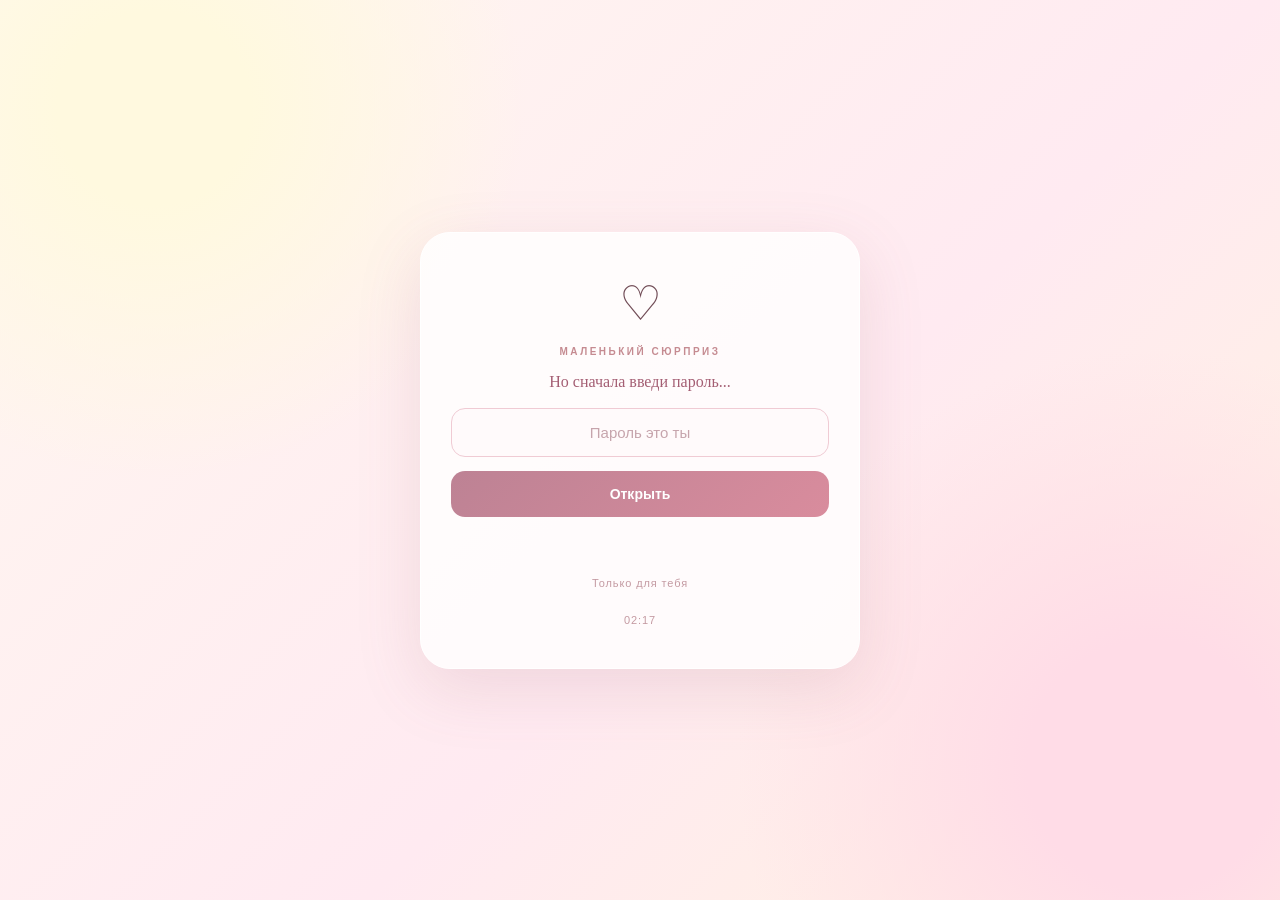
==== index.html @ 9ccfd554 "Add files via upload" ====
<!DOCTYPE html>

<html lang="ru">

<head>

<meta charset="UTF-8">

<meta name="viewport" content="width=device-width, initial-scale=1">

<meta name="theme-color" content="#fff0f3">

<title>02:17</title>

<link rel="stylesheet" href="home.css">

</head>

<body>

<div class="hearts" aria-hidden="true">

    <span>♡</span>

    <span>♥</span>

    <span>♡</span>

    <span>♥</span>

    <span>♡</span>

</div>

<main class="card">

    <div class="sun">♡</div>

    <div class="kicker">маленький сюрприз</div>




    <p class="question">

        Но сначала введи пароль...

    </p>

    <form id="passwordForm">

        <input type="password"
               id="password"
               placeholder="Пароль это ты"
               autocomplete="off"
               required>

        <button type="submit">

            Открыть

        </button>

    </form>

    <p id="message" class="message"></p>

    <div class="bottom-text">

        Только для тебя

    </div>

    <div class="bottom-text">

        02:17

    </div>

</main>

<script>

const correctPassword = "20.01.2010";

const form = document.getElementById("passwordForm");

const input = document.getElementById("password");

const message = document.getElementById("message");

form.addEventListener("submit", function(event) {

    event.preventDefault();

    if (input.value.trim() === correctPassword) {

        message.textContent = "Правильно! Для тебя открыто кое-что особенное ♥";

        message.className = "message success";

        setTimeout(() => {

            window.location.href = "letter.html";

        }, 900);

    } else {

        message.textContent = "Кажется, пароль немного не тот. Попробуй ещё раз ";

        message.className = "message error";

        input.value = "";

        input.focus();

    }

});

</script>

</body>

</html>
---- home.css ----
* {

    box-sizing: border-box;

}

body {

    margin: 0;

    min-height: 100vh;

    display: flex;

    align-items: center;

    justify-content: center;

    padding: 20px;

    background:

        radial-gradient(circle at 12% 12%, #fff9df 0 7%, transparent 27%),

        radial-gradient(circle at 90% 85%, #ffdce7 0 9%, transparent 30%),

        linear-gradient(135deg, #fff8f0, #ffeaf1 58%, #fff2df);

    color: #704b55;

    font-family: Georgia, "Times New Roman", serif;

}

.card {

    position: relative;

    width: min(440px, 100%);

    padding: 42px 30px;

    text-align: center;

    background: rgba(255,255,255,.82);

    border: 1px solid white;

    border-radius: 30px;

    box-shadow: 0 20px 65px rgba(153,91,108,.15);

    animation: appear 1s ease;

    z-index: 2;

}

.sun {

    font-size: 48px;

    animation: float 3s ease-in-out infinite;

}

.kicker {

    margin: 15px 0 10px;

    color: #c58b91;

    font: 700 10px Arial, sans-serif;

    letter-spacing: .25em;

    text-transform: uppercase;

}

h1 {

    margin: 0;

    color: #a45e73;

    font-size: clamp(30px, 8vw, 39px);

    font-weight: 500;

}

.subtitle {

    margin: 17px 0 22px;

    color: #906a73;

    font-size: 15px;

    line-height: 1.7;

}

.divider {

    color: #d98c9d;

    font-size: 23px;

    margin: 20px 0;

}

.question {

    color: #a45e73;

    font-size: 16px;

    margin-bottom: 17px;

}

input {

    width: 100%;

    padding: 15px;

    border: 1px solid #f0cbd4;

    border-radius: 14px;

    outline: none;

    background: #fffafb;

    color: #704b55;

    font-family: Arial, sans-serif;

    font-size: 15px;

    text-align: center;

    transition: .3s;

}

input:focus {

    border-color: #d98c9d;

    box-shadow: 0 0 0 4px rgba(217,140,157,.12);

}

input::placeholder {

    color: #c6a4ac;

}

button {

    width: 100%;

    margin-top: 14px;

    padding: 15px;

    border: none;

    border-radius: 14px;

    background: linear-gradient(135deg, #bd8294, #d98c9d);

    color: white;

    font-size: 14px;

    font-weight: 600;

    cursor: pointer;

    transition: .3s;

}

button:hover {

    transform: translateY(-2px);

    box-shadow: 0 8px 20px rgba(185,111,132,.25);

}

.message {

    min-height: 20px;

    margin: 15px 0 0;

    font-size: 13px;

    line-height: 1.5;

}

.success {

    color: #779b78;

}

.error {

    color: #c46d80;

}

.bottom-text {

    margin-top: 25px;

    color: #c49aa2;

    font: 11px Arial, sans-serif;

    letter-spacing: .08em;

}

/* Плавающие сердечки */

.hearts span {

    position: fixed;

    bottom: -50px;

    color: rgba(217,140,157,.35);

    font-size: 25px;

    animation: hearts 12s linear infinite;

    pointer-events: none;

}

.hearts span:nth-child(1) {

    left: 10%;

    animation-delay: 0s;

}

.hearts span:nth-child(2) {

    left: 30%;

    animation-delay: 4s;

}

.hearts span:nth-child(3) {

    left: 55%;

    animation-delay: 2s;

}

.hearts span:nth-child(4) {

    left: 75%;

    animation-delay: 6s;

}

.hearts span:nth-child(5) {

    left: 90%;

    animation-delay: 8s;

}

@keyframes hearts {

    0% {

        transform: translateY(0) rotate(0);

        opacity: 0;

    }

    20% {

        opacity: 1;

    }

    100% {

        transform: translateY(-110vh) rotate(360deg);

        opacity: 0;

    }

}

@keyframes float {

    0%, 100% {

        transform: translateY(0);

    }

    50% {

        transform: translateY(-9px);

    }

}

@keyframes appear {

    from {

        opacity: 0;

        transform: translateY(20px);

    }

    to {

        opacity: 1;

        transform: translateY(0);

    }

}

@media(max-width: 480px) {

    .card {

        padding: 35px 22px;

    }

}
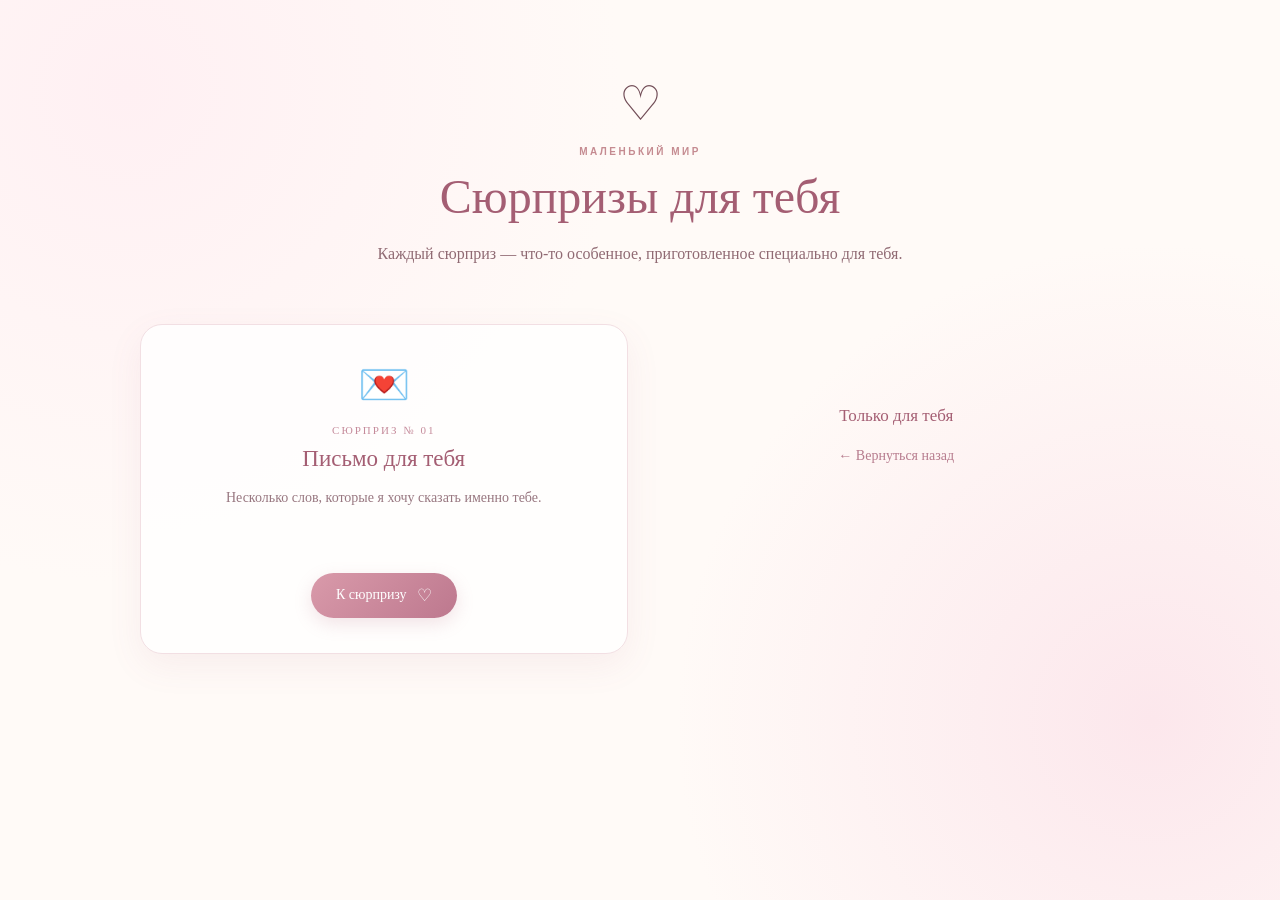
==== commit 154298e3: "Rename indexsurprises.html to index.html" ====
--- a/index.html
+++ b/index.html
@@ -1,125 +1,85 @@
- <!DOCTYPE html>
+<!DOCTYPE html>
 
 <html lang="ru">
 
 <head>
 
-<meta charset="UTF-8">
+    <meta charset="UTF-8">
 
-<meta name="viewport" content="width=device-width, initial-scale=1">
+    <meta name="viewport" content="width=device-width, initial-scale=1.0">
 
-<meta name="theme-color" content="#fff0f3">
+    <title>Сюрпризы для Настёнки </title>
 
-<title>02:17</title>
-
-<link rel="stylesheet" href="home.css">
+    <link rel="stylesheet" href="style.css">
 
 </head>
 
-<body>
+<body class="surprises-page">
 
-<div class="hearts" aria-hidden="true">
+    <div class="surprises-container">
 
-    <span>♡</span>
+        <header class="surprises-header">
 
-    <span>♥</span>
+            <div class="surprises-sun">♡</div>
 
-    <span>♡</span>
+            <div class="kicker">маленький мир</div>
 
-    <span>♥</span>
+            <h1>Сюрпризы для тебя</h1>
 
-    <span>♡</span>
+            <p>
 
-</div>
+                
 
-<main class="card">
+                Каждый сюрприз — что-то особенное,
 
-    <div class="sun">♡</div>
+                приготовленное специально для тебя.
 
-    <div class="kicker">маленький сюрприз</div>
+            </p>
+
+        </header>
+
+        <main class="surprises-grid">
+
+            <!-- Сюрприз 1 -->
+
+            <article class="surprise-card">
+
+                <div class="surprise-icon">💌</div>
+
+                <div class="surprise-number">Сюрприз № 01</div>
+
+                <h2>Письмо для тебя</h2>
+
+                <p>
+
+                    Несколько слов, которые я хочу
+
+                    сказать именно тебе.
+
+                </p>
+
+                <a href="letter.html" class="surprise-button">
+
+                    К сюрпризу <span>♡</span>
+
+                </a>
+
+            </article>
 
 
+        <footer class="surprises-footer">
 
+            <p>Только для тебя</p>
 
-    <p class="question">
+            <a href="index.html" class="back-link">
 
-        Но сначала введи пароль...
+                ← Вернуться назад
 
-    </p>
+            </a>
 
-    <form id="passwordForm">
-
-        <input type="password"
-               id="password"
-               placeholder="Пароль это ты"
-               autocomplete="off"
-               required>
-
-        <button type="submit">
-
-            Открыть
-
-        </button>
-
-    </form>
-
-    <p id="message" class="message"></p>
-
-    <div class="bottom-text">
-
-        Только для тебя
+        </footer>
 
     </div>
-
-    <div class="bottom-text">
-
-        02:17
-
-    </div>
-
-</main>
-
-<script>
-
-const correctPassword = "20.01.2010";
-
-const form = document.getElementById("passwordForm");
-
-const input = document.getElementById("password");
-
-const message = document.getElementById("message");
-
-form.addEventListener("submit", function(event) {
-
-    event.preventDefault();
-
-    if (input.value.trim() === correctPassword) {
-
-        message.textContent = "Правильно! Для тебя открыто кое-что особенное ♥";
-
-        message.className = "message success";
-
-        setTimeout(() => {
-
-            window.location.href = "letter.html";
-
-        }, 900);
-
-    } else {
-
-        message.textContent = "Кажется, пароль немного не тот. Попробуй ещё раз ";
-
-        message.className = "message error";
-
-        input.value = "";
-
-        input.focus();
-
-    }
-
-});
-
-</script>
 
 </body>
 
--- a/style.css
+++ b/style.css
@@ -0,0 +1,825 @@
+:root {
+ --rose: #a45e73;
+ --muted: #906a73;
+ --pink: #d98c9d;
+}
+
+* {
+ box-sizing: border-box;
+}
+
+html {
+ scroll-behavior: smooth;
+}
+
+body {
+ margin: 0;
+ min-height: 100vh;
+ padding: 22px 14px 48px;
+ background:
+  radial-gradient(circle at 12% 12%, #fff9df 0 7%, transparent 27%),
+  radial-gradient(circle at 90% 85%, #ffdce7 0 9%, transparent 30%),
+  linear-gradient(135deg, #fff8f0, #ffeaf1 58%, #fff2df);
+ color: #704b55;
+ font-family: Georgia, "Times New Roman", serif;
+}
+
+.page {
+ width: min(1120px, 100%);
+ margin: auto;
+ text-align: center;
+}
+
+.heading {
+ padding: 8px 0 18px;
+}
+
+.sun {
+ font-size: 40px;
+ display: block;
+ animation: float 3s ease-in-out infinite;
+}
+
+.kicker {
+ font: 700 10px Arial, sans-serif;
+ letter-spacing: .25em;
+ text-transform: uppercase;
+ color: #c58b91;
+ margin: 10px 0;
+}
+
+h1 {
+ font-size: clamp(32px, 6vw, 49px);
+ font-weight: 500;
+ color: var(--rose);
+ margin: 0 0 8px;
+}
+
+.subtitle {
+ font-size: 16px;
+ line-height: 1.55;
+ color: var(--muted);
+ margin: 0 auto;
+ max-width: 560px;
+}
+
+.stage {
+ position: relative;
+ width: 100%;
+ height: clamp(430px, 55vw, 610px);
+ margin: 16px auto 24px;
+ isolation: isolate;
+}
+
+.collage {
+ position: absolute;
+ inset: 0;
+ overflow: hidden;
+ border-radius: 28px;
+ pointer-events: none;
+}
+
+.photo {
+ position: absolute;
+ width: clamp(105px, 16vw, 185px);
+ height: clamp(130px, 19vw, 220px);
+ object-fit: cover;
+ border: 5px solid rgba(255, 255, 255, .96);
+ border-radius: 15px;
+ box-shadow: 0 12px 32px #7f4d5a30;
+ opacity: 0;
+ animation: photoAppear .8s ease forwards;
+ will-change: opacity, transform;
+}
+
+
+.video-frame {
+
+    position: absolute;
+
+    z-index: 10;
+
+    left: 50%;
+
+    top: 50%;
+
+    transform: translate(-50%, -50%);
+
+    width: min(58%, 650px);
+
+    aspect-ratio: 16 / 9;
+
+    background: #30242a;
+
+    border: 7px solid rgba(255,255,255,.97);
+
+    border-radius: 22px;
+
+    box-shadow: 0 22px 60px #75495650;
+
+    overflow: hidden;
+
+}
+
+.video-frame video {
+
+    display: block;
+
+    width: 100%;
+
+    height: 100%;
+
+    object-fit: contain;
+
+    background: #241b20;
+
+}
+
+video {
+ display: block;
+ width: 100%;
+ height: 100%;
+ object-fit: contain;
+ background: #241b20;
+}
+
+.video-placeholder {
+ position: absolute;
+ inset: 0;
+ display: grid;
+ place-items: center;
+ padding: 18px;
+ color: #ffeef2;
+ text-align: center;
+ background: linear-gradient(145deg, #795263, #bd8294);
+}
+
+.video-placeholder strong {
+ display: block;
+ font-size: clamp(18px, 3vw, 27px);
+ font-weight: 500;
+ margin-bottom: 8px;
+}
+
+.video-placeholder span {
+ font: 12px/1.5 Arial, sans-serif;
+ opacity: .9;
+}
+
+
+
+.note {
+ max-width: 720px;
+ margin: 0 auto;
+ padding: 30px clamp(20px, 5vw, 46px);
+ background: rgba(255, 255, 255, .84);
+ border: 1px solid white;
+ border-radius: 26px;
+ box-shadow: 0 18px 55px #995b6c17;
+ text-align: left;
+ font-size: 16px;
+ line-height: 1.85;
+}
+
+.note p {
+ margin: 0 0 14px;
+}
+
+.note p:last-child {
+ margin-bottom: 0;
+}
+
+.sign {
+ text-align: center;
+ color: #b46d80;
+ font-style: italic;
+ margin-top: 22px !important;
+}
+
+.footer {
+ margin: 20px 0 0;
+ font: 11px Arial, sans-serif;
+ letter-spacing: .08em;
+ color: #c49aa2;
+}
+
+
+
+@keyframes photoAppear {
+ 0% {
+  opacity: 0;
+  transform: translateY(15px) scale(.9) rotate(var(--rotation));
+ }
+
+ 100% {
+  opacity: 1;
+  transform: translateY(0) scale(1) rotate(var(--rotation));
+ }
+}
+
+@keyframes float {
+ 0%, 100% {
+  transform: translateY(0) rotate(-5deg);
+ }
+
+ 50% {
+  transform: translateY(-8px) rotate(5deg);
+ }
+}
+
+
+@media (max-width: 600px) {
+ body {
+  padding: 16px 9px 34px;
+ }
+
+ .stage {
+  height: 490px;
+ }
+
+ .photo {
+  width: clamp(94px, 27vw, 145px);
+  height: clamp(116px, 33vw, 170px);
+  border-width: 4px;
+ }
+
+ .video-frame {
+  width: 82%;
+  border-width: 5px;
+  border-radius: 15px;
+ }
+
+ .note {
+  font-size: 15px;
+  line-height: 1.8;
+  padding: 24px 20px;
+ }
+}
+
+
+@media (prefers-reduced-motion: reduce) {
+ .sun,
+ .photo {
+  animation: none !important;
+  opacity: 1 !important;
+ }
+}
+/* Çàãîëîâîê êîíâåðòîâ */
+
+
+
+.letters-section {
+    max-width: 900px;
+    margin: 45px auto;
+    text-align: center;
+}
+
+
+
+.letters-heading {
+    margin-bottom: 30px;
+}
+
+
+
+    .letters-heading h2 {
+        color: #a45e73;
+        font-size: 34px;
+        font-weight: 500;
+        margin: 10px 0;
+    }
+
+
+
+    .letters-heading p {
+        color: #906a73;
+        font-size: 15px;
+    }
+
+
+
+/* Ñåòêà êîíâåðòîâ */
+
+
+
+.letters-grid {
+    display: grid;
+    grid-template-columns: repeat(2, minmax(0, 1fr));
+    gap: 35px 25px;
+    padding: 15px;
+}
+
+
+
+.envelope-card {
+    position: relative;
+    height: 300px;
+}
+
+
+
+/* Ñàì êîíâåðò */
+
+
+
+.envelope {
+    position: absolute;
+    bottom: 0;
+    left: 50%;
+    transform: translateX(-50%);
+    width: 100%;
+    max-width: 330px;
+    height: 190px;
+    border: none;
+    background: transparent;
+    padding: 0;
+    cursor: pointer;
+    overflow: visible;
+}
+
+
+
+/* Çàäíÿÿ ÷àñòü */
+
+
+
+.envelope-back {
+    position: absolute;
+    inset: 0;
+    background: linear-gradient(145deg, #e8b8c3, #d995a7);
+    border-radius: 8px;
+    box-shadow: 0 12px 30px #a45e7325;
+    z-index: 1;
+}
+
+
+
+/* Ëèñò áóìàãè */
+
+
+
+.letter-paper {
+    position: absolute;
+    left: 7%;
+    bottom: 15px;
+    width: 86%;
+    min-height: 150px;
+    padding: 18px 15px;
+    display: flex;
+    align-items: center;
+    justify-content: center;
+    background: #fffdf9;
+    border: 1px solid #f2dfe1;
+    border-radius: 7px;
+    color: #805762;
+    font-family: Georgia, serif;
+    font-size: 13px;
+    line-height: 1.65;
+    text-align: center;
+    opacity: 0;
+    transform: translateY(35px);
+    transition: transform .8s ease, opacity .6s ease;
+    z-index: 2;
+}
+
+
+
+/* Ïåðåäíÿÿ ÷àñòü êîíâåðòà */
+
+
+
+.envelope-front {
+    position: absolute;
+    inset: 0;
+    background: linear-gradient(145deg, #d995a7, #c47f94);
+    clip-path: polygon( 0 0, 50% 58%, 100% 0, 100% 100%, 0 100% );
+    border-radius: 0 0 8px 8px;
+    z-index: 3;
+}
+
+
+
+/* Êëàïàí êîíâåðòà */
+
+
+
+.envelope-flap {
+    position: absolute;
+    inset: 0;
+    background: #e8b8c3;
+    clip-path: polygon( 0 0, 100% 0, 50% 65% );
+    transform-origin: top;
+    transition: transform .65s ease;
+    z-index: 4;
+}
+
+
+
+/* Íàäïèñü */
+
+
+
+.envelope-label {
+    position: absolute;
+    left: 0;
+    right: 0;
+    bottom: 20px;
+    color: white;
+    font-family: Georgia, serif;
+    font-size: 14px;
+    z-index: 5;
+    transition: opacity .3s ease;
+}
+
+
+
+/* Îòêðûòîå ñîñòîÿíèå */
+
+
+
+.envelope.is-open .envelope-flap {
+    transform: rotateX(180deg);
+    z-index: 1;
+}
+
+
+
+.envelope.is-open .letter-paper {
+    opacity: 1;
+    transform: translateY(-115px);
+    z-index: 5;
+}
+
+
+
+.envelope.is-open .envelope-label {
+    opacity: 0;
+}
+
+
+
+/* Íàâåäåíèå */
+
+
+
+.envelope:not(.is-open):hover {
+    filter: brightness(1.04);
+}
+
+
+
+/* Òåëåôîíû */
+
+
+
+@media (max-width: 600px) {
+
+
+
+    .letters-grid {
+        grid-template-columns: 1fr;
+        gap: 35px;
+    }
+
+
+
+    .envelope-card {
+        height: 300px;
+    }
+
+
+
+    .letters-heading h2 {
+        font-size: 29px;
+    }
+
+
+
+    .envelope {
+        width: 95%;
+    }
+}
+
+/* ==============================
+
+   СТРАНИЦА СЮРПРИЗОВ
+
+============================== */
+
+.surprises-page {
+
+    min-height: 100vh;
+
+    padding: 40px 20px;
+
+    background:
+
+        radial-gradient(circle at 10% 10%, #fff0f3, transparent 35%),
+
+        radial-gradient(circle at 90% 80%, #fce7ec, transparent 35%),
+
+        #fffaf7;
+
+}
+
+.surprises-container {
+
+    max-width: 1000px;
+
+    margin: 0 auto;
+
+}
+
+/* Заголовок */
+
+.surprises-header {
+
+    text-align: center;
+
+    max-width: 650px;
+
+    margin: 35px auto 55px;
+
+}
+
+.surprises-sun {
+
+    font-size: 48px;
+
+    margin-bottom: 15px;
+
+    animation: surpriseSun 4s ease-in-out infinite;
+
+}
+
+@keyframes surpriseSun {
+
+    0%, 100% {
+
+        transform: rotate(-8deg) scale(1);
+
+    }
+
+    50% {
+
+        transform: rotate(8deg) scale(1.08);
+
+    }
+
+}
+
+.surprises-header h1 {
+
+    color: #a45e73;
+
+    font-family: Georgia, serif;
+
+    font-size: clamp(32px, 6vw, 48px);
+
+    font-weight: 500;
+
+    margin: 12px 0;
+
+}
+
+.surprises-header p {
+
+    color: #906a73;
+
+    font-family: Georgia, serif;
+
+    font-size: 16px;
+
+    line-height: 1.8;
+
+}
+
+/* Сетка */
+
+.surprises-grid {
+
+    display: grid;
+
+    grid-template-columns: repeat(2, minmax(0, 1fr));
+
+    gap: 25px;
+
+}
+
+/* Карточки */
+
+.surprise-card {
+
+    position: relative;
+
+    padding: 35px 25px;
+
+    text-align: center;
+
+    background: rgba(255, 255, 255, 0.8);
+
+    border: 1px solid #f2dfe3;
+
+    border-radius: 22px;
+
+    box-shadow: 0 12px 35px rgba(164, 94, 115, 0.08);
+
+    transition:
+
+        transform 0.35s ease,
+
+        box-shadow 0.35s ease;
+
+}
+
+.surprise-card:hover {
+
+    transform: translateY(-7px);
+
+    box-shadow: 0 18px 40px rgba(164, 94, 115, 0.15);
+
+}
+
+/* Иконка */
+
+.surprise-icon {
+
+    font-size: 42px;
+
+    margin-bottom: 15px;
+
+}
+
+/* Номер */
+
+.surprise-number {
+
+    color: #c58b9b;
+
+    font-size: 11px;
+
+    letter-spacing: 2px;
+
+    text-transform: uppercase;
+
+    margin-bottom: 10px;
+
+}
+
+/* Название */
+
+.surprise-card h2 {
+
+    color: #a45e73;
+
+    font-family: Georgia, serif;
+
+    font-size: 23px;
+
+    font-weight: 500;
+
+    margin: 10px 0;
+
+}
+
+/* Описание */
+
+.surprise-card p {
+
+    min-height: 55px;
+
+    color: #987780;
+
+    font-size: 14px;
+
+    line-height: 1.7;
+
+}
+
+/* Кнопка */
+
+.surprise-button {
+
+    display: inline-flex;
+
+    align-items: center;
+
+    justify-content: center;
+
+    gap: 10px;
+
+    margin-top: 18px;
+
+    padding: 12px 25px;
+
+    color: white;
+
+    background: linear-gradient(135deg, #d99aaa, #bd788e);
+
+    border-radius: 30px;
+
+    text-decoration: none;
+
+    font-size: 14px;
+
+    box-shadow: 0 6px 18px rgba(189, 120, 142, 0.2);
+
+    transition:
+
+        transform 0.3s ease,
+
+        box-shadow 0.3s ease;
+
+}
+
+.surprise-button:hover {
+
+    transform: scale(1.05);
+
+    box-shadow: 0 9px 22px rgba(189, 120, 142, 0.3);
+
+}
+
+.surprise-button span {
+
+    font-size: 17px;
+
+}
+
+/* Подвал */
+
+.surprises-footer {
+
+    text-align: center;
+
+    margin-top: 65px;
+
+    padding-bottom: 25px;
+
+}
+
+.surprises-footer p {
+
+    color: #a45e73;
+
+    font-family: Georgia, serif;
+
+    font-size: 17px;
+
+    margin-bottom: 20px;
+
+}
+
+.back-link {
+
+    color: #b77c8e;
+
+    text-decoration: none;
+
+    font-size: 14px;
+
+}
+
+.back-link:hover {
+
+    color: #8e5267;
+
+}
+
+/* Телефоны */
+
+@media (max-width: 600px) {
+
+    .surprises-page {
+
+        padding: 20px 15px;
+
+    }
+
+    .surprises-header {
+
+        margin: 25px auto 35px;
+
+    }
+
+    .surprises-grid {
+
+        grid-template-columns: 1fr;
+
+        gap: 18px;
+
+    }
+
+    .surprise-card {
+
+        padding: 30px 20px;
+
+    }
+
+    .surprises-footer {
+
+        margin-top: 45px;
+
+    }
+
+}
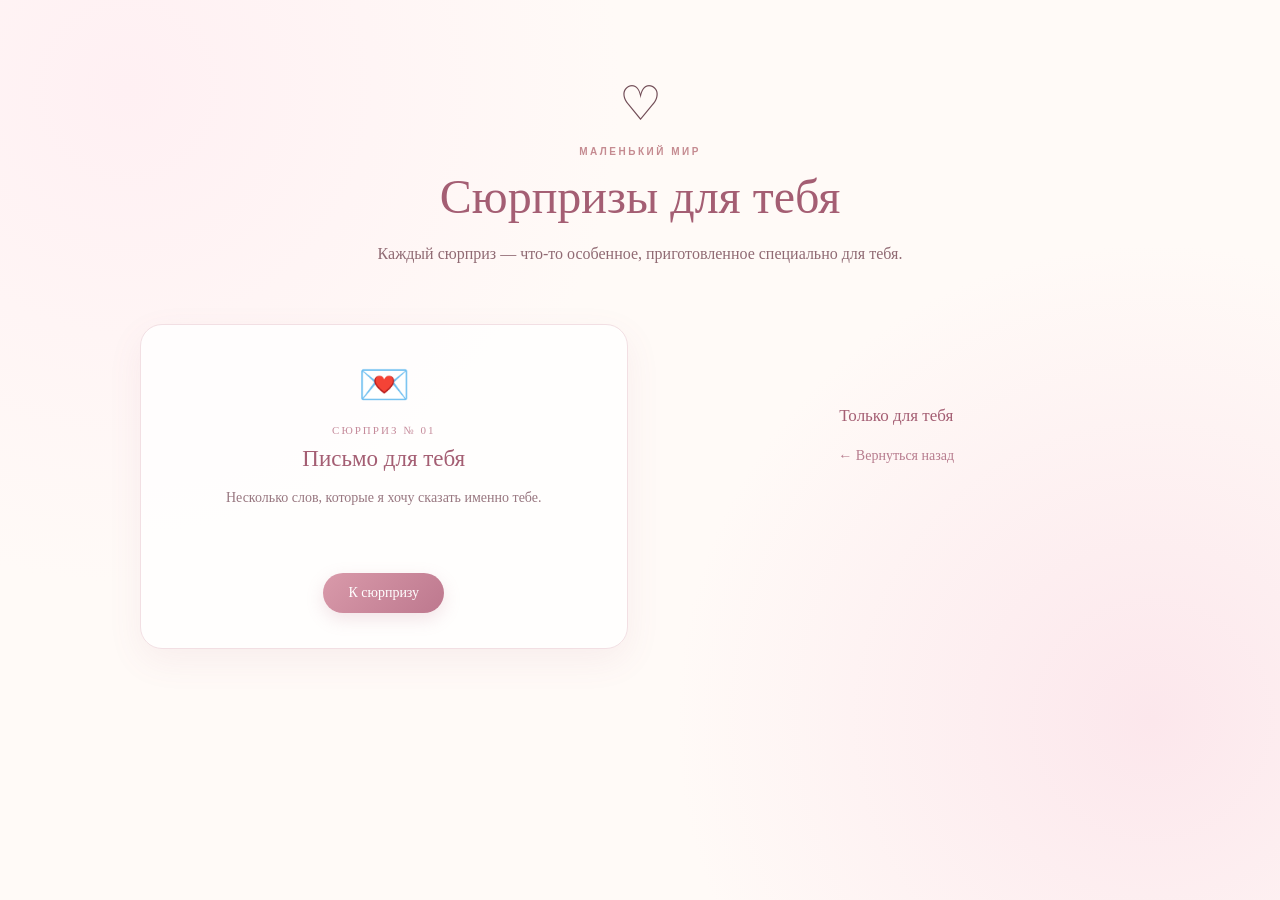
==== commit d034862c: "Simplify surprise button text in index.html Removed HTML span tag from surprise button text." ====
--- a/index.html
+++ b/index.html
@@ -58,9 +58,9 @@
 
                 </p>
 
-                <a href="letter.html" class="surprise-button">
+                <a href="index-letter.html" class="surprise-button">
 
-                    К сюрпризу <span>♡</span>
+                    К сюрпризу 
 
                 </a>
 
